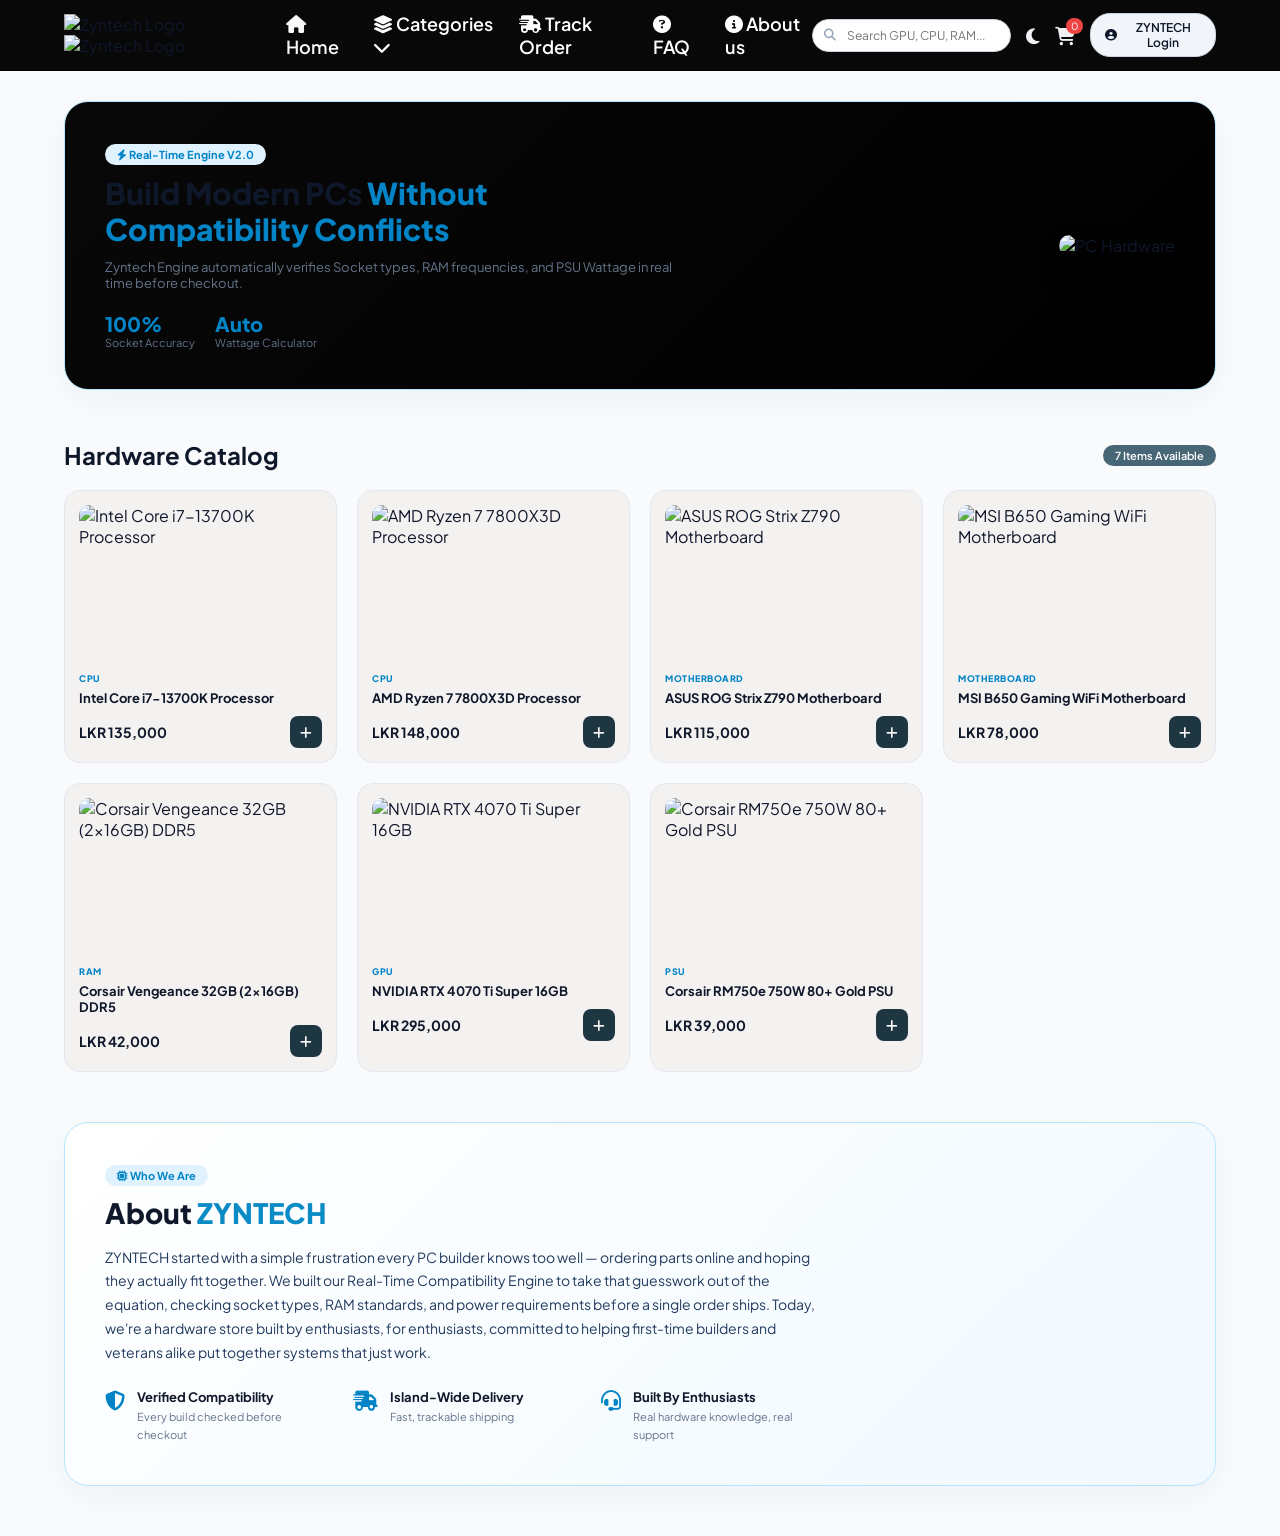
==== index.html @ bbfb162a "Add files via upload" ====
<!DOCTYPE html>
<html lang="en">
<head>
    <meta charset="UTF-8">
    <meta name="viewport" content="width=device-width, initial-scale=1.0">
    <title>Zyntech Store - Hardware Catalog</title>
    <link rel="stylesheet" href="https://cdnjs.cloudflare.com/ajax/libs/font-awesome/6.4.2/css/all.min.css">
    <link rel="stylesheet" href="style.css">
</head>
<body class="home-body">

    <!-- Fixed & Clean Navbar -->
    <header class="navbar">
        <div class="logo">
           
            <div class="logo-text">
                
               <img src="img/zynteck.png" alt="Zyntech Logo" class="logo-img" width="100" height="auto">
               <img src="img/zyntechnametp.png" alt="Zyntech Logo" class="logo-img" width="110" height="auto">
            </div>
        </div>

        <nav class="nav-links">
            <a href="index.html" class="active"><i class="fa-solid fa-house"></i> Home</a>
            
            <div class="nav-dropdown">
                <a href="#products" class="dropbtn"><i class="fa-solid fa-layer-group"></i> Categories <i class="fa-solid fa-chevron-down arrow-icon"></i></a>
                <div class="dropdown-menu">
                    <a href="javascript:void(0)" onclick="filterByCategory('all')"><i class="fa-solid fa-border-all"></i> All Hardware</a>
                    <a href="javascript:void(0)" onclick="filterByCategory('cpu')"><i class="fa-solid fa-microchip"></i> Processors (CPU)</a>
                    <a href="javascript:void(0)" onclick="filterByCategory('gpu')"><i class="fa-solid fa-tv"></i> Graphics Cards (GPU)</a>
                    <a href="javascript:void(0)" onclick="filterByCategory('motherboard')"><i class="fa-solid fa-server"></i> Motherboards</a>
                    <a href="javascript:void(0)" onclick="filterByCategory('ram')"><i class="fa-solid fa-memory"></i> RAM Memory</a>
                    <a href="javascript:void(0)" onclick="filterByCategory('psu')"><i class="fa-solid fa-plug"></i> Power Supplies</a>
                </div>
            </div>

            <a href="javascript:void(0)" onclick="toggleTrackModal()"><i class="fa-solid fa-truck-fast"></i> Track Order</a>
             <a href="#faq"><i class="fa-solid fa-circle-question"></i> FAQ</a>
             <a href="#about"><i class="fa-solid fa-info-circle"></i> About us</a>
        </nav>

        <div class="nav-actions">
            <div class="search-box">
                <i class="fa-solid fa-magnifying-glass search-icon"></i>
                <input type="text" id="searchInput" onkeyup="filterBySearch()" placeholder="Search GPU, CPU, RAM...">
            </div>

            <button class="icon-btn theme-toggle" onclick="toggleDarkMode()" title="Toggle Theme">
                <i class="fa-solid fa-moon" id="themeIcon"></i>
            </button>

            <a href="javascript:void(0)" onclick="toggleCart()" class="icon-btn cart-btn">
                <i class="fa-solid fa-cart-shopping"></i>
                <span class="badge" id="cartCount">0</span>
            </a>

            <!-- Clean Floating User Menu -->
            <div class="nav-dropdown user-dropdown">
                <button class="user-pill-btn">
                    <i class="fa-solid fa-circle-user"></i>
                    <span id="navUserName">ZYNTECH Login</span>
                </button>
                <div class="dropdown-menu dropdown-menu-right">
                    <div class="user-info-header">
                        <strong id="userDisplayName">ZYNTECH Login</strong>
                        <span class="role-badge">CUSTOMER</span>
                    </div>
                    <hr>
                    <a href="javascript:void(0)" onclick="toggleTrackModal()"><i class="fa-solid fa-box"></i> My Orders</a>
                  
                   
                    <a href="javascript:void(0)" onclick="logout()" class="logout-link"><i class="fa-solid fa-right-from-bracket"></i> Logout</a>
                </div>
            </div>
        </div>
    </header>

    <!-- NEW WHITE & CYAN HARDWARE HERO (Different from your old Purple style) -->
    <section class="hero-section">
        <div class="hero-wrapper">
            <div class="hero-text-block">
                <span class="hero-chip"><i class="fa-solid fa-bolt"></i> Real-Time Engine V2.0</span>
                <h1>Build Modern PCs <span>Without Compatibility Conflicts</span></h1>
                <p>Zyntech Engine automatically verifies Socket types, RAM frequencies, and PSU Wattage in real time before checkout.</p>
                <div class="hero-stats">
                    <div class="stat-item">
                        <h3>100%</h3>
                        <p>Socket Accuracy</p>
                    </div>
                    <div class="stat-item">
                        <h3>Auto</h3>
                        <p>Wattage Calculator</p>
                    </div>
                </div>
            </div>
            <div class="hero-visual">
                <div class="visual-card">
                    <img src="https://images.unsplash.com/photo-1587202372775-e229f172b9d7?q=80&w=800&auto=format&fit=crop" alt="PC Hardware">
                </div>
            </div>
        </div>
    </section>

    <!-- Products Section -->
    <section class="products-section" id="products">
        <div class="section-header">
            <h2 class="section-title" id="productGridTitle">Hardware Catalog</h2>
            <span id="productCountBadge" class="count-badge">0 Items Available</span>
        </div>
        <div class="product-grid" id="mainProductGrid"></div>
    </section>

    <!-- About Us Section -->
    <section class="about-section" id="about">
        <div class="about-wrapper">
            <div class="about-text-block">
                <span class="hero-chip"><i class="fa-solid fa-microchip"></i> Who We Are</span>
                <h2>About <span>ZYNTECH</span></h2>
                <p>ZYNTECH started with a simple frustration every PC builder knows too well — ordering parts online and hoping they actually fit together. We built our Real-Time Compatibility Engine to take that guesswork out of the equation, checking socket types, RAM standards, and power requirements before a single order ships. Today, we're a hardware store built by enthusiasts, for enthusiasts, committed to helping first-time builders and veterans alike put together systems that just work.</p>
                <div class="about-stats">
                    <div class="about-stat-item">
                        <i class="fa-solid fa-shield-halved"></i>
                        <div>
                            <h4>Verified Compatibility</h4>
                            <p>Every build checked before checkout</p>
                        </div>
                    </div>
                    <div class="about-stat-item">
                        <i class="fa-solid fa-truck-fast"></i>
                        <div>
                            <h4>Island-Wide Delivery</h4>
                            <p>Fast, trackable shipping</p>
                        </div>
                    </div>
                    <div class="about-stat-item">
                        <i class="fa-solid fa-headset"></i>
                        <div>
                            <h4>Built By Enthusiasts</h4>
                            <p>Real hardware knowledge, real support</p>
                        </div>
                    </div>
                </div>
            </div>
        </div>
    </section>

    <!-- Track Modal -->
    <div class="track-modal-overlay" id="trackModalOverlay" onclick="toggleTrackModal()"></div>
    <div class="track-modal" id="trackModal">
        <div class="modal-header">
            <h3><i class="fa-solid fa-truck-fast"></i> Track Shipment</h3>
            <button class="close-modal-btn" onclick="toggleTrackModal()">&times;</button>
        </div>
        <div class="modal-body">
            <p>Enter your Order ID to track shipment:</p>
            <div class="track-form">
                <input type="text" id="trackInput" placeholder="Order Ref ID (e.g. ZYN-8821)">
                <button onclick="checkOrderStatus()">Track</button>
            </div>
            <div id="trackResult" class="track-result"></div>
        </div>
    </div>

    <!-- Cart Drawer -->
     
    <div class="cart-drawer-overlay" id="cartOverlay" onclick="toggleCart()"></div>
    <div class="cart-drawer" id="cartDrawer">
        <div class="cart-header">
            <h3><i class="fa-solid fa-cart-shopping"></i> Hardware Build Cart</h3>
            <button class="close-cart-btn" onclick="toggleCart()">&times;</button>
        </div>

        <div id="compatibilityStatusBox" class="compat-box"></div>
        <div class="cart-items-container" id="cartItemsContainer"></div>

        <div class="cart-footer">
            <div class="cart-total-row">
                <span>Total Amount:</span>
                <span class="total-price" id="cartTotal">LKR 0</span>
            </div>
            <button class="checkout-btn" id="btnCheckout" onclick="goToCheckout()">Proceed to Checkout <i class="fa-solid fa-arrow-right"></i></button>
        </div>
    </div>

    <script src="script.js"></script>
    <script>
        const defaultProducts = [
            { id: 1, title: "Intel Core i7-13700K Processor", category: "cpu", socket: "LGA1700", powerDraw: 125, price: 135000, image: "https://images.unsplash.com/photo-1591799264318-7e6ef8ddb7ea?q=80&w=500&auto=format&fit=crop" },
            { id: 2, title: "AMD Ryzen 7 7800X3D Processor", category: "cpu", socket: "AM5", powerDraw: 120, price: 148000, image: "https://images.unsplash.com/photo-1555680202-c86f0e12f086?q=80&w=500&auto=format&fit=crop" },
            { id: 3, title: "ASUS ROG Strix Z790 Motherboard", category: "motherboard", socket: "LGA1700", ramType: "DDR5", powerDraw: 50, price: 115000, image: "https://images.unsplash.com/photo-1518770660439-4636190af475?q=80&w=500&auto=format&fit=crop" },
            { id: 4, title: "MSI B650 Gaming WiFi Motherboard", category: "motherboard", socket: "AM5", ramType: "DDR5", powerDraw: 45, price: 78000, image: "https://images.unsplash.com/photo-1563770660941-20978e870e26?q=80&w=500&auto=format&fit=crop" },
            { id: 5, title: "Corsair Vengeance 32GB (2x16GB) DDR5", category: "ram", ramType: "DDR5", powerDraw: 15, price: 42000, image: "https://images.unsplash.com/photo-1562976540-1502c2145186?q=80&w=500&auto=format&fit=crop" },
            { id: 6, title: "NVIDIA RTX 4070 Ti Super 16GB", category: "gpu", reqPower: 285, price: 295000, image: "https://images.unsplash.com/photo-1587202372775-e229f172b9d7?q=80&w=500&auto=format&fit=crop" },
            { id: 7, title: "Corsair RM750e 750W 80+ Gold PSU", category: "psu", wattage: 750, price: 39000, image: "https://images.unsplash.com/photo-1544716278-ca5e3f4abd8c?q=80&w=500&auto=format&fit=crop" }
        ];

        let productsData = JSON.parse(localStorage.getItem('zynProducts')) || defaultProducts;
        let cart = JSON.parse(localStorage.getItem('userCart')) || [];

        function renderProducts(items) {
            const grid = document.getElementById('mainProductGrid');
            const badge = document.getElementById('productCountBadge');
            if (badge) badge.innerText = `${items.length} Items Available`;

            if (items.length === 0) {
                grid.innerHTML = '<p style="grid-column:1/-1; text-align:center; color:#64748b;">No component found matching query.</p>';
                return;
            }
            
            grid.innerHTML = items.map(item => `
                <div class="product-card">
                    <div class="product-img">
                        <img src="${item.image}" alt="${item.title}">
                    </div>
                    <div class="product-details">
                        <span class="category-tag">${item.category.toUpperCase()}</span>
                        <h4>${item.title}</h4>
                        <div class="price-row">
                            <span class="price">LKR ${item.price.toLocaleString()}</span>
                            <button class="add-cart-btn" onclick="addToCart(${item.id})"><i class="fa-solid fa-plus"></i></button>
                        </div>
                    </div>
                </div>
            `).join('');
        }

        function filterByCategory(cat) {
            const title = document.getElementById('productGridTitle');
            if(cat === 'all') {
                title.innerText = "All Hardware Catalog";
                renderProducts(productsData);
            } else {
                title.innerText = `Category: ${cat.toUpperCase()}`;
                renderProducts(productsData.filter(p => p.category === cat));
            }
        }

        function filterBySearch() {
            const query = document.getElementById('searchInput').value.toLowerCase().trim();
            renderProducts(productsData.filter(item => item.title.toLowerCase().includes(query) || item.category.toLowerCase().includes(query)));
        }

        function addToCart(productId) {
            const item = productsData.find(p => p.id === productId);
            const existingIndex = cart.findIndex(c => c.id === productId);
            if (existingIndex > -1) {
                cart[existingIndex].qty += 1;
            } else {
                cart.push({ ...item, qty: 1 });
            }
            saveAndRenderCart();
            toggleCart();
        }

        function updateQty(index, change) {
            cart[index].qty += change;
            if (cart[index].qty <= 0) cart.splice(index, 1);
            saveAndRenderCart();
        }

        function removeItem(index) {
            cart.splice(index, 1);
            saveAndRenderCart();
        }

        function saveAndRenderCart() {
            localStorage.setItem('userCart', JSON.stringify(cart));
            renderCart();
        }

        function evaluateCompatibility() {
            const statusBox = document.getElementById('compatibilityStatusBox');
            const btnCheckout = document.getElementById('btnCheckout');
            if (!statusBox) return;

            if (cart.length === 0) {
                statusBox.style.display = 'none';
                btnCheckout.disabled = false;
                btnCheckout.style.opacity = '1';
                return;
            }

            const cpus = cart.filter(i => i.category === 'cpu');
            const motherboards = cart.filter(i => i.category === 'motherboard');
            const rams = cart.filter(i => i.category === 'ram');
            const psus = cart.filter(i => i.category === 'psu');

            let errors = [];

            if (cpus.length > 0 && motherboards.length > 0 && cpus[0].socket !== motherboards[0].socket) {
                errors.push(`<b>Socket Error:</b> CPU (${cpus[0].socket}) != Motherboard (${motherboards[0].socket})`);
            }

            if (rams.length > 0 && motherboards.length > 0 && rams[0].ramType !== motherboards[0].ramType) {
                errors.push(`<b>RAM Error:</b> Board takes ${motherboards[0].ramType}, RAM is ${rams[0].ramType}`);
            }

            statusBox.style.display = 'block';
            if (errors.length > 0) {
                statusBox.className = "compat-box compat-error";
                statusBox.innerHTML = `<i class="fa-solid fa-triangle-exclamation"></i> ` + errors.join('<br>');
                btnCheckout.disabled = true;
                btnCheckout.style.opacity = '0.5';
            } else {
                statusBox.className = "compat-box compat-success";
                statusBox.innerHTML = `<i class="fa-solid fa-circle-check"></i> <b>System Fully Compatible!</b>`;
                btnCheckout.disabled = false;
                btnCheckout.style.opacity = '1';
            }
        }

        function renderCart() {
            const container = document.getElementById('cartItemsContainer');
            const countBadge = document.getElementById('cartCount');
            const totalElem = document.getElementById('cartTotal');

            let totalQty = 0;
            let totalPrice = 0;

            if (cart.length === 0) {
                container.innerHTML = '<p class="empty-cart-msg">Your build cart is empty.</p>';
            } else {
                container.innerHTML = cart.map((item, index) => {
                    totalQty += item.qty;
                    totalPrice += item.price * item.qty;
                    return `
                        <div class="cart-item">
                            <img src="${item.image}" alt="${item.title}">
                            <div class="cart-item-info">
                                <h5>${item.title}</h5>
                                <span class="price">LKR ${(item.price * item.qty).toLocaleString()}</span>
                                <div class="qty-controls">
                                    <button onclick="updateQty(${index}, -1)">-</button>
                                    <span>${item.qty}</span>
                                    <button onclick="updateQty(${index}, 1)">+</button>
                                </div>
                            </div>
                            <button class="delete-btn" onclick="removeItem(${index})"><i class="fa-solid fa-trash"></i></button>
                        </div>
                    `;
                }).join('');
            }

            countBadge.innerText = totalQty;
            totalElem.innerText = `LKR ${totalPrice.toLocaleString()}`;
            evaluateCompatibility();
        }

        function goToCheckout() {
            if (cart.length === 0) return alert("Cart empty!");
            window.location.href = "checkout.html";
        }

        renderProducts(productsData);
        renderCart();
    </script>
    
</body>
</html>
---- style.css ----
@import url('https://fonts.googleapis.com/css2?family=Plus+Jakarta+Sans:wght@300;400;500;600;700&display=swap');

* { box-sizing: border-box; margin: 0; padding: 0; font-family: 'Plus Jakarta Sans', sans-serif; }
body { background: #f9fafb; color: #0f172a; }

/* ANIMATED CYBER BACKGROUND FOR LOGIN SCREEN */
.zyn-auth-body {
    height: 100vh;
    display: flex;
    justify-content: center;
    align-items: center;
    background: #fefefe;
    position: relative;
    overflow: hidden;
}

.cyber-grid-bg {
    position: absolute; width: 200%; height: 200%;
    background-image: linear-gradient(rgba(2, 132, 199, 0.08) 1px, transparent 1px),
                      linear-gradient(90deg, rgba(4, 91, 135, 0.08) 1px, transparent 1px);
    background-size: 40px 40px;
    transform: perspective(500px) rotateX(60deg);
    animation: gridMove 20s linear infinite;
}

@keyframes gridMove {
    0% { transform: perspective(500px) rotateX(60deg) translateY(0); }
    100% { transform: perspective(500px) rotateX(60deg) translateY(40px); }
}

.glowing-orb {
    position: absolute; border-radius: 50%; filter: blur(90px); opacity: 0.4;
    animation: orbFloat 8s ease-in-out infinite alternate;
}
.orb-1 { width: 300px; height: 300px; background: #0284c7; top: 10%; left: 15%; }
.orb-2 { width: 350px; height: 350px; background: #3b82f6; bottom: 10%; right: 15%; }

@keyframes orbFloat {
    0% { transform: translateY(0) scale(1); }
    100% { transform: translateY(-30px) scale(1.1); }
}

/* AUTH CARD DESIGN */
.zyn-auth-wrapper { position: relative; z-index: 10; width: 100%; max-width: 440px; padding: 20px; }

/*login details */
.zyn-auth-card {
    background: rgba(0, 0, 0, 0.881);
    backdrop-filter: blur(20px);
    border: 1px solid rgba(49, 107, 132, 0.2);
    border-radius: 24px;
    padding: 35px 30px;
    box-shadow: 0 25px 50px -12px rgba(0, 0, 0, 0.5), 0 0 20px rgba(12, 12, 12, 0.2);
}

.auth-brand { text-align: center; margin-bottom: 25px; }
.auth-brand .glow-icon { font-size: 32px; color: #436575; text-shadow: 0 0 15px #0284c7; margin-bottom: 8px; }
.auth-brand h2 { font-size: 20px; color: #ffffff; letter-spacing: 1px; }
.auth-brand h2 span { color: #3f5661; }

.zyn-tabs { display: flex; background: rgba(35, 25, 25, 0.05); border-radius: 12px; padding: 4px; margin-bottom: 20px; }
.zyn-tab {
    flex: 1; padding: 10px; background: none; border: none; color: #8492a0;
    font-size: 13px; font-weight: 600; border-radius: 8px; cursor: pointer; transition: 0.3s;
}
.zyn-tab.active { background: #0e0e0e; color: #eeeded; box-shadow: 0 4px 12px rgba(234, 235, 236, 0.4); }

.form-header { text-align: center; margin-bottom: 20px; }
.form-header h3 { color: #fff; font-size: 18px; }
.form-header p { color: #90a3b6; font-size: 12px; }

.input-box { position: relative; margin-bottom: 14px; }
.input-box i { position: absolute; left: 14px; top: 50%; transform: translateY(-50%); color: #ffffff; font-size: 14px; }
.input-box .toggle-eye { left: auto; right: 14px; cursor: pointer; }
.input-box input {
    width: 100%; padding: 12px 40px; background: rgba(255, 255, 255, 0.05);
    border: 1px solid rgba(6, 6, 6, 0.1); border-radius: 12px; color: #fff;
    font-size: 13px; outline: none; transition: 0.3s;
}
.input-box input:focus { border-color: #38bdf8; box-shadow: 0 0 10px rgba(77, 145, 175, 0.3); }

.auth-options { display: flex; justify-content: space-between; color: #95a2b7; font-size: 11px; margin-bottom: 15px; }
.forgot-pass { color: #38bdf8; text-decoration: none; }

.auth-btn.zyn-btn {
    width: 100%; padding: 13px; background: linear-gradient(135deg, #ffffff, #f9f9f9);
    color: #000000; border: none; border-radius: 12px; font-weight: 600; cursor: pointer;
    display: flex; justify-content: center; align-items: center; gap: 8px; transition: 0.3s;
}
.auth-btn.zyn-btn:hover { transform: translateY(-2px); box-shadow: 0 8px 20px rgba(1, 63, 94, 0.4); }

.error-msg { color: #f87171; font-size: 12px; text-align: center; margin-bottom: 10px; min-height: 18px; }

/* CLEAN NAVIGATION BAR FIXES */
.navbar {
    display: flex; justify-content: space-between; align-items: center;
    padding: 12px 5%; background: #080808; border-bottom: 1px solid #020000;
    position: sticky; top: 0; z-index: 1000;
}
.logo { display: flex; align-items: center; gap: 10px; }
.logo i { font-size: 24px; color: #93aab7; }
.brand-name { font-weight: 800; font-size: 18px; color: #eaecf0; display: block; line-height: 1; }
.brand-sub { font-size: 9px; color: #f8f3f3; font-weight: 700; letter-spacing: 1px; }

.nav-links { display: flex; align-items: center; gap: 20px; }
.nav-links a { text-decoration: none; color: #ffffff; font-size: 18px; font-weight: 600; transition: 0.2s; }
.nav-links a:hover, .nav-links a.active { color: #f6f8f9; }

/* FIX DROPDOWN HOVER BUG */
.nav-dropdown { position: relative; display: inline-block; }
.dropdown-menu {
    position: absolute; top: 100%; left: 0; min-width: 200px;
    background: #ffffff; border: 1px solid #e2e8f0; border-radius: 12px;
    padding: 8px 0; box-shadow: 0 10px 25px rgba(0,0,0,0.08);
    display: none; z-index: 1010; opacity: 0; transform: translateY(10px); transition: 0.2s ease;
}
.dropdown-menu-right { left: auto; right: 0; }
.nav-dropdown:hover .dropdown-menu { display: block; opacity: 1; transform: translateY(0); }
.dropdown-menu a { display: block; padding: 9px 16px; color: #334155; font-size: 12px; }
.dropdown-menu a:hover { background: #f1f5f9; color: #0284c7; }

.user-pill-btn {
    display: flex; align-items: center; gap: 8px; padding: 6px 14px;
    background: #f1f5f9; border: 1px solid #cbd5e1; border-radius: 20px;
    cursor: pointer; font-weight: 600; font-size: 12px; color: #0f172a;
}
.user-info-header { padding: 10px 16px; }
.role-badge { font-size: 9px; background: #e0f2fe; color: #0369a1; padding: 2px 6px; border-radius: 4px; font-weight: 700; }

.nav-actions { display: flex; align-items: center; gap: 15px; }
.search-box { position: relative; width: 220px; }
.search-box input { width: 100%; padding: 8px 12px 8px 34px; border: 1px solid #cbd5e1; border-radius: 20px; font-size: 12px; outline: none; }
.search-icon { position: absolute; left: 12px; top: 50%; transform: translateY(-50%); color: #94a3b8; font-size: 12px; }

.icon-btn { position: relative; background: none; 
            border: none; font-size: 18px; color: 
            #f0f0f4; cursor: pointer; }
.badge { position: absolute; top: -6px; right: -8px; background: #ef4444; color: #fff; font-size: 10px; padding: 2px 5px; border-radius: 10px; }

/* NEW WHITE & CYAN HERO CARD DESIGN */
.hero-section { padding: 30px 5%; }
.hero-wrapper {
    background: linear-gradient(135deg, #080808 0%, #000000 100%);
    border: 1px solid #bae6fd; border-radius: 24px; padding: 40px;
    display: flex; justify-content: space-between; align-items: center;
    box-shadow: 0 10px 30px rgba(2, 132, 199, 0.05);
}
.hero-text-block { max-width: 55%; }
.hero-chip { background: #e0f2fe; color: #0284c7; padding: 4px 12px; border-radius: 20px; font-size: 11px; font-weight: 700; }
.hero-text-block h1 { font-size: 30px; font-weight: 800; color: #0f172a; margin: 12px 0; line-height: 1.2; }
.hero-text-block h1 span { color: #0284c7; }
.hero-text-block p { color: #64748b; font-size: 13px; margin-bottom: 20px; }
.hero-stats { display: flex; gap: 20px; }
.stat-item h3 { color: #0284c7; font-size: 20px; font-weight: 800; }
.stat-item p { font-size: 11px; color: #64748b; margin: 0; }

.hero-visual .visual-card img { width: 320px; height: 200px; object-fit: cover; border-radius: 16px; box-shadow: 0 15px 30px rgba(0,0,0,0.1); }

/* PRODUCT CATALOG GRID */
.products-section { padding: 20px 5%; }
.section-header { display: flex; justify-content: space-between; align-items: center; margin-bottom: 20px; }
.count-badge { background: #486776; color: #fff; padding: 4px 12px; border-radius: 12px; font-size: 11px; font-weight: 600; }

.product-grid { display: grid; grid-template-columns: repeat(auto-fit, minmax(220px, 1fr)); gap: 20px; }
.product-card { background: #f4f1f1; border: 1px solid #e2e8f0; border-radius: 16px; padding: 14px; transition: 0.3s; }
.product-card:hover { transform: translateY(-4px); box-shadow: 0 12px 25px rgba(0,0,0,0.05); border-color: #49548a; }
.product-img { height: 150px; border-radius: 10px; overflow: hidden; margin-bottom: 10px; }
.product-img img { width: 100%; height: 100%; object-fit: cover; }

.category-tag { font-size: 9px; font-weight: 800; color: #0284c7; letter-spacing: 0.5px; }
.product-details h4 { font-size: 13px; color: #0f172a; margin: 4px 0 10px 0; }
.price-row { display: flex; justify-content: space-between; align-items: center; }
.price { font-weight: 700; font-size: 14px; color: #0f172a; }
.add-cart-btn { background: #1e3642; color: #faf7f7; border: none; width: 32px; height: 32px; border-radius: 8px; cursor: pointer; }

/* ABOUT US SECTION */
.about-section { padding: 30px 5% 50px; }
.about-wrapper {
    background: linear-gradient(135deg, #ffffff 0%, #f0f9ff 100%);
    border: 1px solid #bae6fd; border-radius: 24px; padding: 40px;
    box-shadow: 0 10px 30px rgba(2, 132, 199, 0.05);
}
.about-text-block { max-width: 720px; }
.about-text-block h2 { font-size: 28px; font-weight: 800; color: #0f172a; margin: 12px 0 16px; line-height: 1.2; }
.about-text-block h2 span { color: #0b8bc6; }
.about-text-block p { color: #223b5e; font-size: 14px; line-height: 1.7; margin-bottom: 24px; }

.about-stats { display: flex; flex-wrap: wrap; gap: 24px; }
.about-stat-item { display: flex; align-items: flex-start; gap: 12px; min-width: 200px; flex: 1; }
.about-stat-item i { font-size: 20px; color: #0284c7; margin-top: 2px; }
.about-stat-item h4 { font-size: 13px; color: #0f172a; margin-bottom: 3px; }
.about-stat-item p { font-size: 11px; color: #64748b; margin: 0; }

@media (max-width: 768px) {
    .about-stats { flex-direction: column; gap: 16px; }
}

/* MODALS & DRAWER */
.track-modal-overlay, .cart-drawer-overlay { position: fixed; inset: 0; background: rgba(15, 15, 15, 0.4); backdrop-filter: blur(4px); display: none; z-index: 1100; }
.track-modal-overlay.active, .cart-drawer-overlay.active { display: block; }
.track-modal { position: fixed; top: 50%; left: 50%; transform: translate(-50%, -50%) scale(0.9); background: #fff; width: 90%; max-width: 440px; padding: 25px; border-radius: 20px; display: none; z-index: 1101; }
.track-modal.active { display: block; transform: translate(-50%, -50%) scale(1); }

.cart-drawer { position: fixed; top: 0; right: -420px; width: 380px; height: 100vh; background: #f7f0f0; z-index: 1101; display: flex; flex-direction: column; transition: 0.3s ease; }
.cart-drawer.active { right: 0; }
.cart-header { padding: 16px; border-bottom: 1px solid #e2e8f0; display: flex; justify-content: space-between; }
.cart-items-container { flex: 1; padding: 16px; overflow-y: auto; }
.cart-footer { padding: 16px; border-top: 1px solid #e2e8f0; background: #f8fafc; }

.compat-box { margin: 12px 16px; padding: 12px; border-radius: 10px; font-size: 12px; }
.compat-error { background: #fef2f2; border: 1px solid #fecaca; color: #dc2626; }
.compat-success { background: #f0fdf4; border: 1px solid #bbf7d0; color: #16a34a; }

.close-modal-btn, .close-cart-btn { background: none; border: none; font-size: 20px; cursor: pointer; color: #64748b; }
.checkout-btn { width: 100%; padding: 12px; background: #0a9bcb; color: #fff; border: none; border-radius: 10px; font-weight: 600; cursor: pointer; }
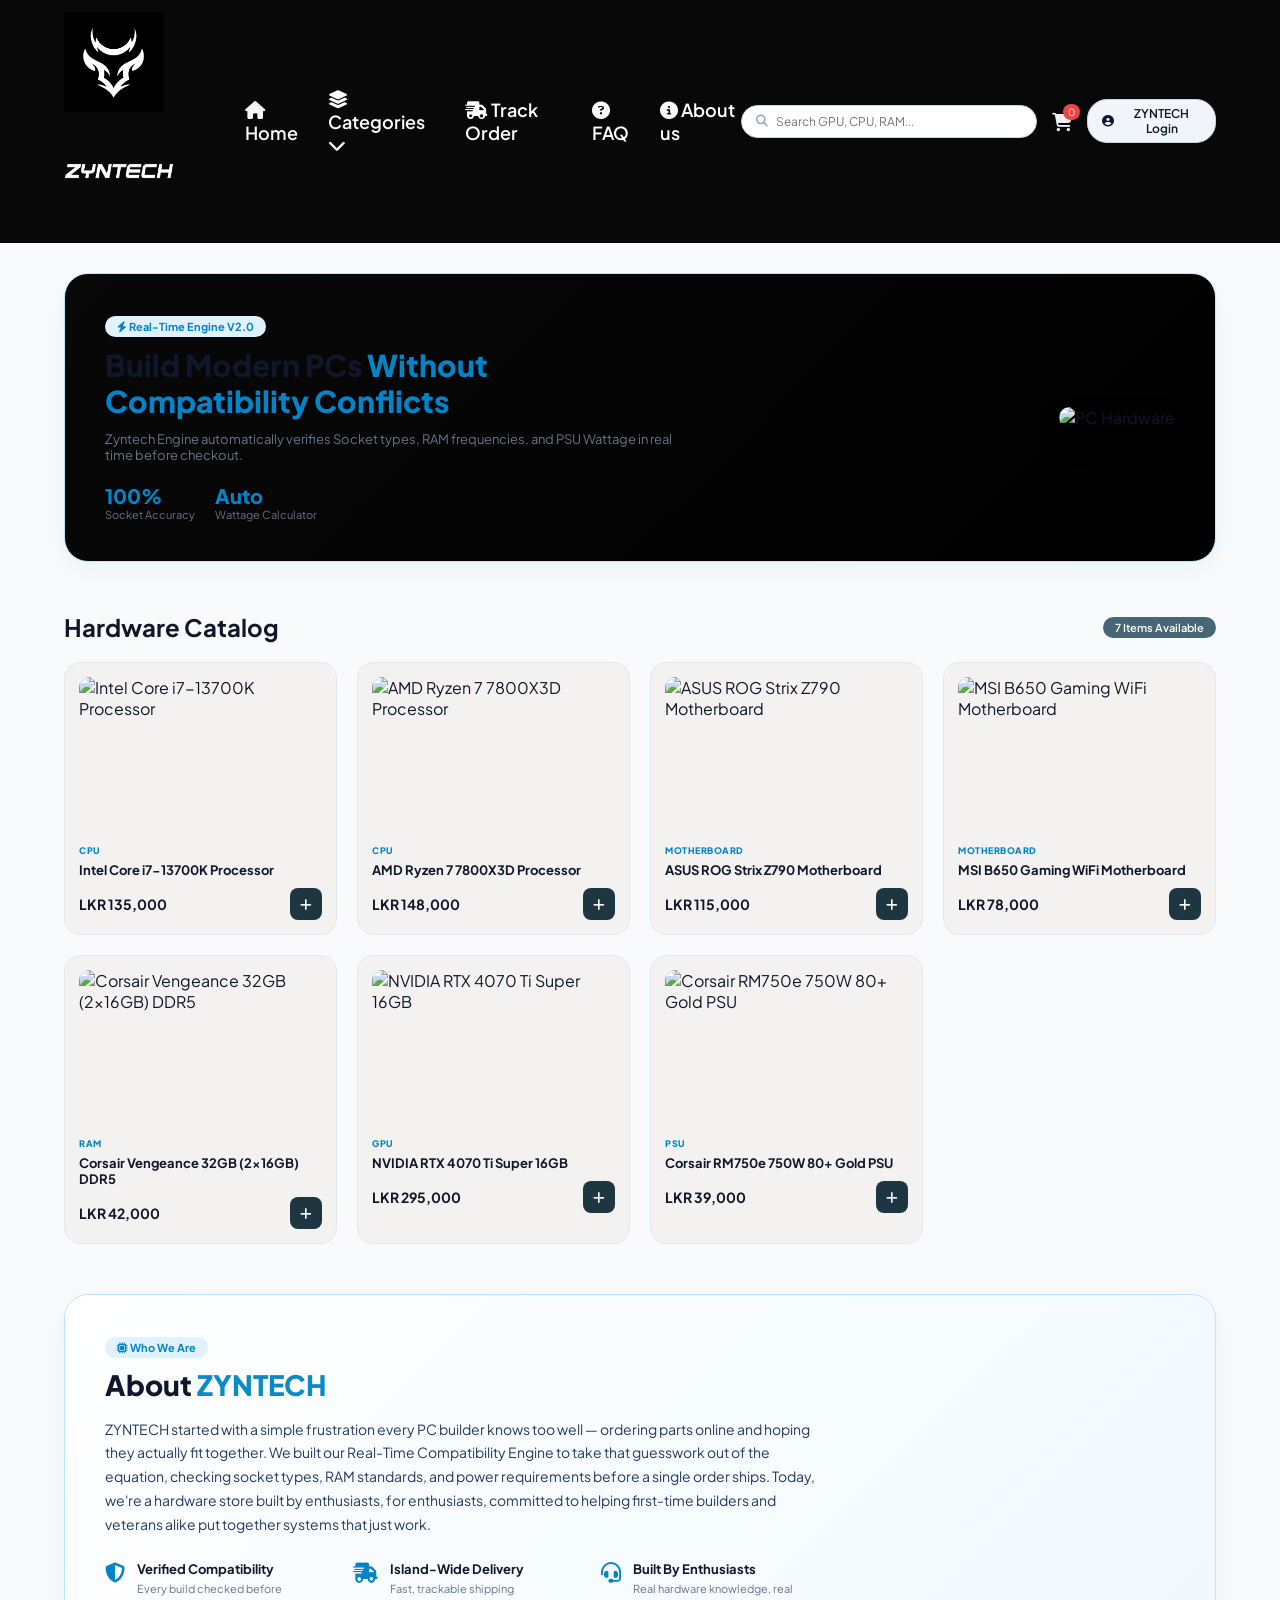
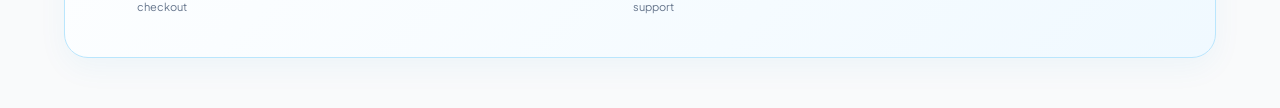
==== commit a632463a: "github setup done" ====
--- a/index.html
+++ b/index.html
@@ -46,9 +46,7 @@
                 <input type="text" id="searchInput" onkeyup="filterBySearch()" placeholder="Search GPU, CPU, RAM...">
             </div>
 
-            <button class="icon-btn theme-toggle" onclick="toggleDarkMode()" title="Toggle Theme">
-                <i class="fa-solid fa-moon" id="themeIcon"></i>
-            </button>
+           
 
             <a href="javascript:void(0)" onclick="toggleCart()" class="icon-btn cart-btn">
                 <i class="fa-solid fa-cart-shopping"></i>
--- a/style.css
+++ b/style.css
@@ -128,9 +128,9 @@
 .role-badge { font-size: 9px; background: #e0f2fe; color: #0369a1; padding: 2px 6px; border-radius: 4px; font-weight: 700; }
 
 .nav-actions { display: flex; align-items: center; gap: 15px; }
-.search-box { position: relative; width: 220px; }
+.search-box { position: relative; width: 320px; }
 .search-box input { width: 100%; padding: 8px 12px 8px 34px; border: 1px solid #cbd5e1; border-radius: 20px; font-size: 12px; outline: none; }
-.search-icon { position: absolute; left: 12px; top: 50%; transform: translateY(-50%); color: #94a3b8; font-size: 12px; }
+.search-icon { position: absolute; left: 15px; top: 50%; transform: translateY(-50%); color: #94a3b8; font-size: 12px; }
 
 .icon-btn { position: relative; background: none; 
             border: none; font-size: 18px; color: 
@@ -201,15 +201,15 @@
 .track-modal { position: fixed; top: 50%; left: 50%; transform: translate(-50%, -50%) scale(0.9); background: #fff; width: 90%; max-width: 440px; padding: 25px; border-radius: 20px; display: none; z-index: 1101; }
 .track-modal.active { display: block; transform: translate(-50%, -50%) scale(1); }
 
-.cart-drawer { position: fixed; top: 0; right: -420px; width: 380px; height: 100vh; background: #f7f0f0; z-index: 1101; display: flex; flex-direction: column; transition: 0.3s ease; }
+.cart-drawer { position: fixed; top: 0; right: -420px; width: 380px; height: 100vh; background: #fffdfd; z-index: 1101; display: flex; flex-direction: column; transition: 0.3s ease; }
 .cart-drawer.active { right: 0; }
 .cart-header { padding: 16px; border-bottom: 1px solid #e2e8f0; display: flex; justify-content: space-between; }
 .cart-items-container { flex: 1; padding: 16px; overflow-y: auto; }
-.cart-footer { padding: 16px; border-top: 1px solid #e2e8f0; background: #f8fafc; }
+.cart-footer { padding: 16px; border-top: 1px solid #e2e8f0; background: #000000; }
 
 .compat-box { margin: 12px 16px; padding: 12px; border-radius: 10px; font-size: 12px; }
 .compat-error { background: #fef2f2; border: 1px solid #fecaca; color: #dc2626; }
 .compat-success { background: #f0fdf4; border: 1px solid #bbf7d0; color: #16a34a; }
 
 .close-modal-btn, .close-cart-btn { background: none; border: none; font-size: 20px; cursor: pointer; color: #64748b; }
-.checkout-btn { width: 100%; padding: 12px; background: #0a9bcb; color: #fff; border: none; border-radius: 10px; font-weight: 600; cursor: pointer; }+.checkout-btn { width: 100%; padding: 12px; background: #17aecd; color: #fff; border: none; border-radius: 10px; font-weight: 600; cursor: pointer; }
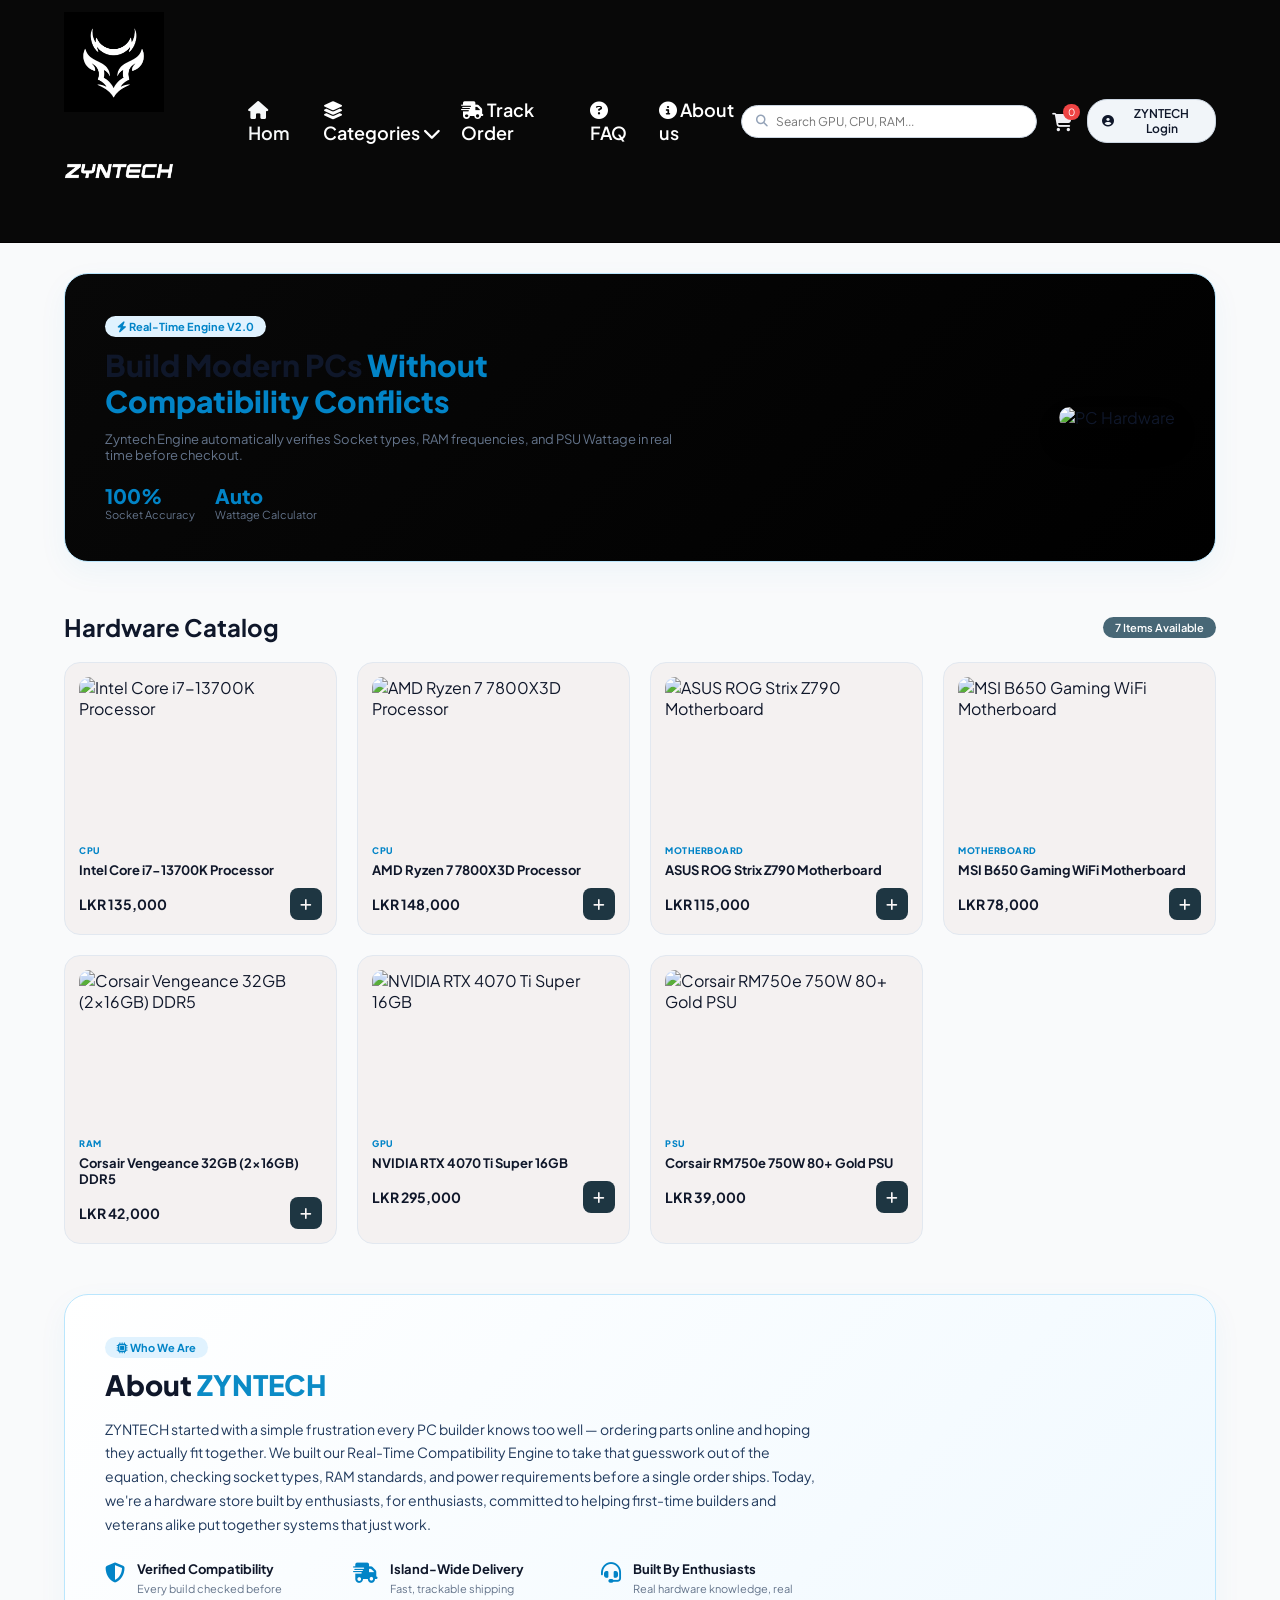
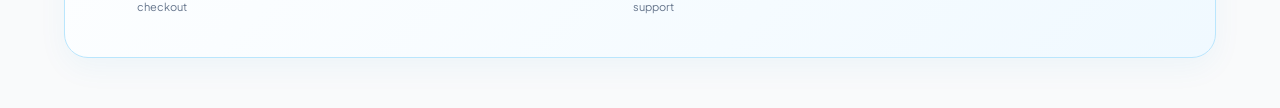
==== commit 3fbbbf92: "changed home page title" ====
--- a/index.html
+++ b/index.html
@@ -21,7 +21,7 @@
         </div>
 
         <nav class="nav-links">
-            <a href="index.html" class="active"><i class="fa-solid fa-house"></i> Home</a>
+            <a href="index.html" class="active"><i class="fa-solid fa-house"></i> Hom</a>
             
             <div class="nav-dropdown">
                 <a href="#products" class="dropbtn"><i class="fa-solid fa-layer-group"></i> Categories <i class="fa-solid fa-chevron-down arrow-icon"></i></a>
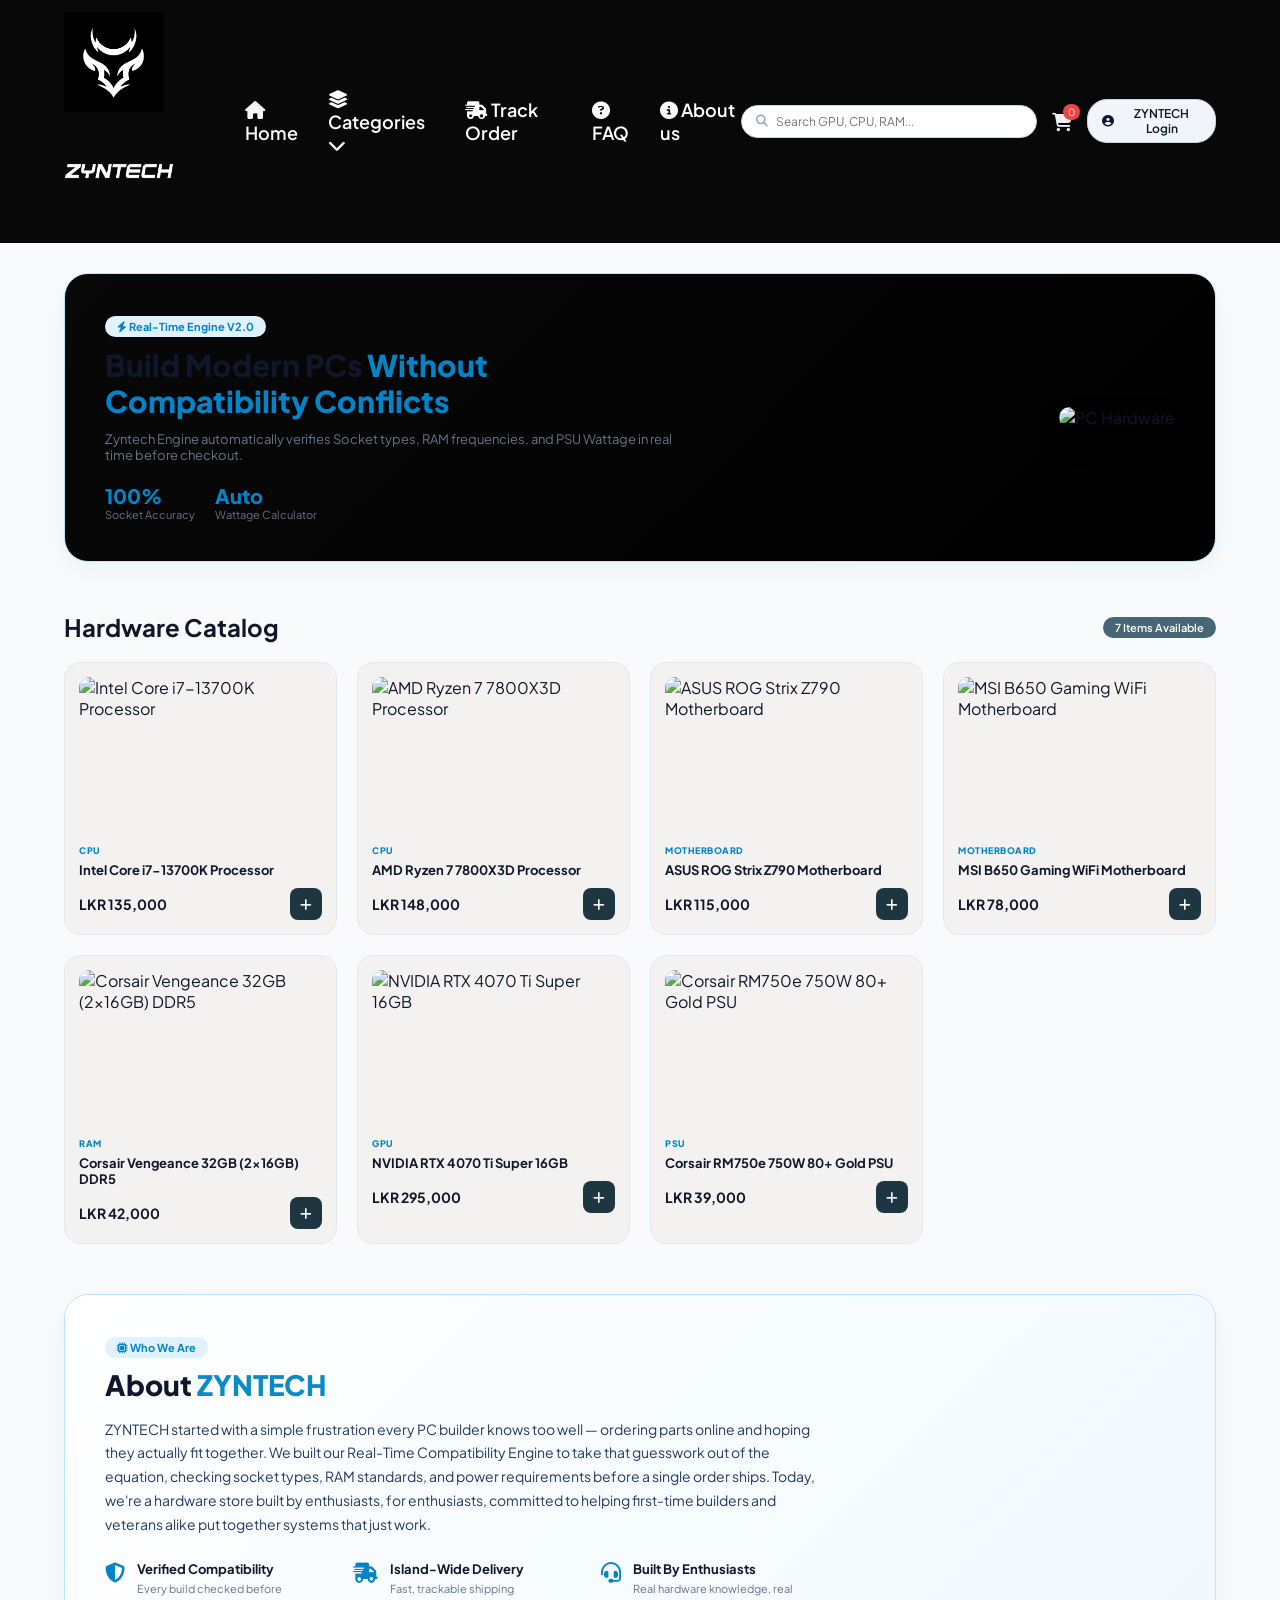
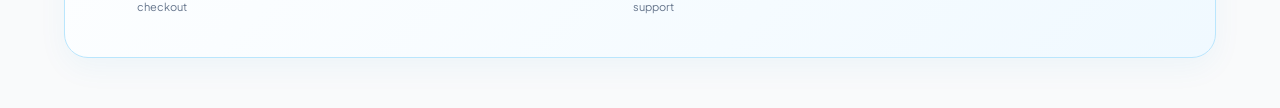
==== commit aee08a24: "home page fixed" ====
--- a/index.html
+++ b/index.html
@@ -21,7 +21,7 @@
         </div>
 
         <nav class="nav-links">
-            <a href="index.html" class="active"><i class="fa-solid fa-house"></i> Hom</a>
+            <a href="index.html" class="active"><i class="fa-solid fa-house"></i> Home </a>
             
             <div class="nav-dropdown">
                 <a href="#products" class="dropbtn"><i class="fa-solid fa-layer-group"></i> Categories <i class="fa-solid fa-chevron-down arrow-icon"></i></a>
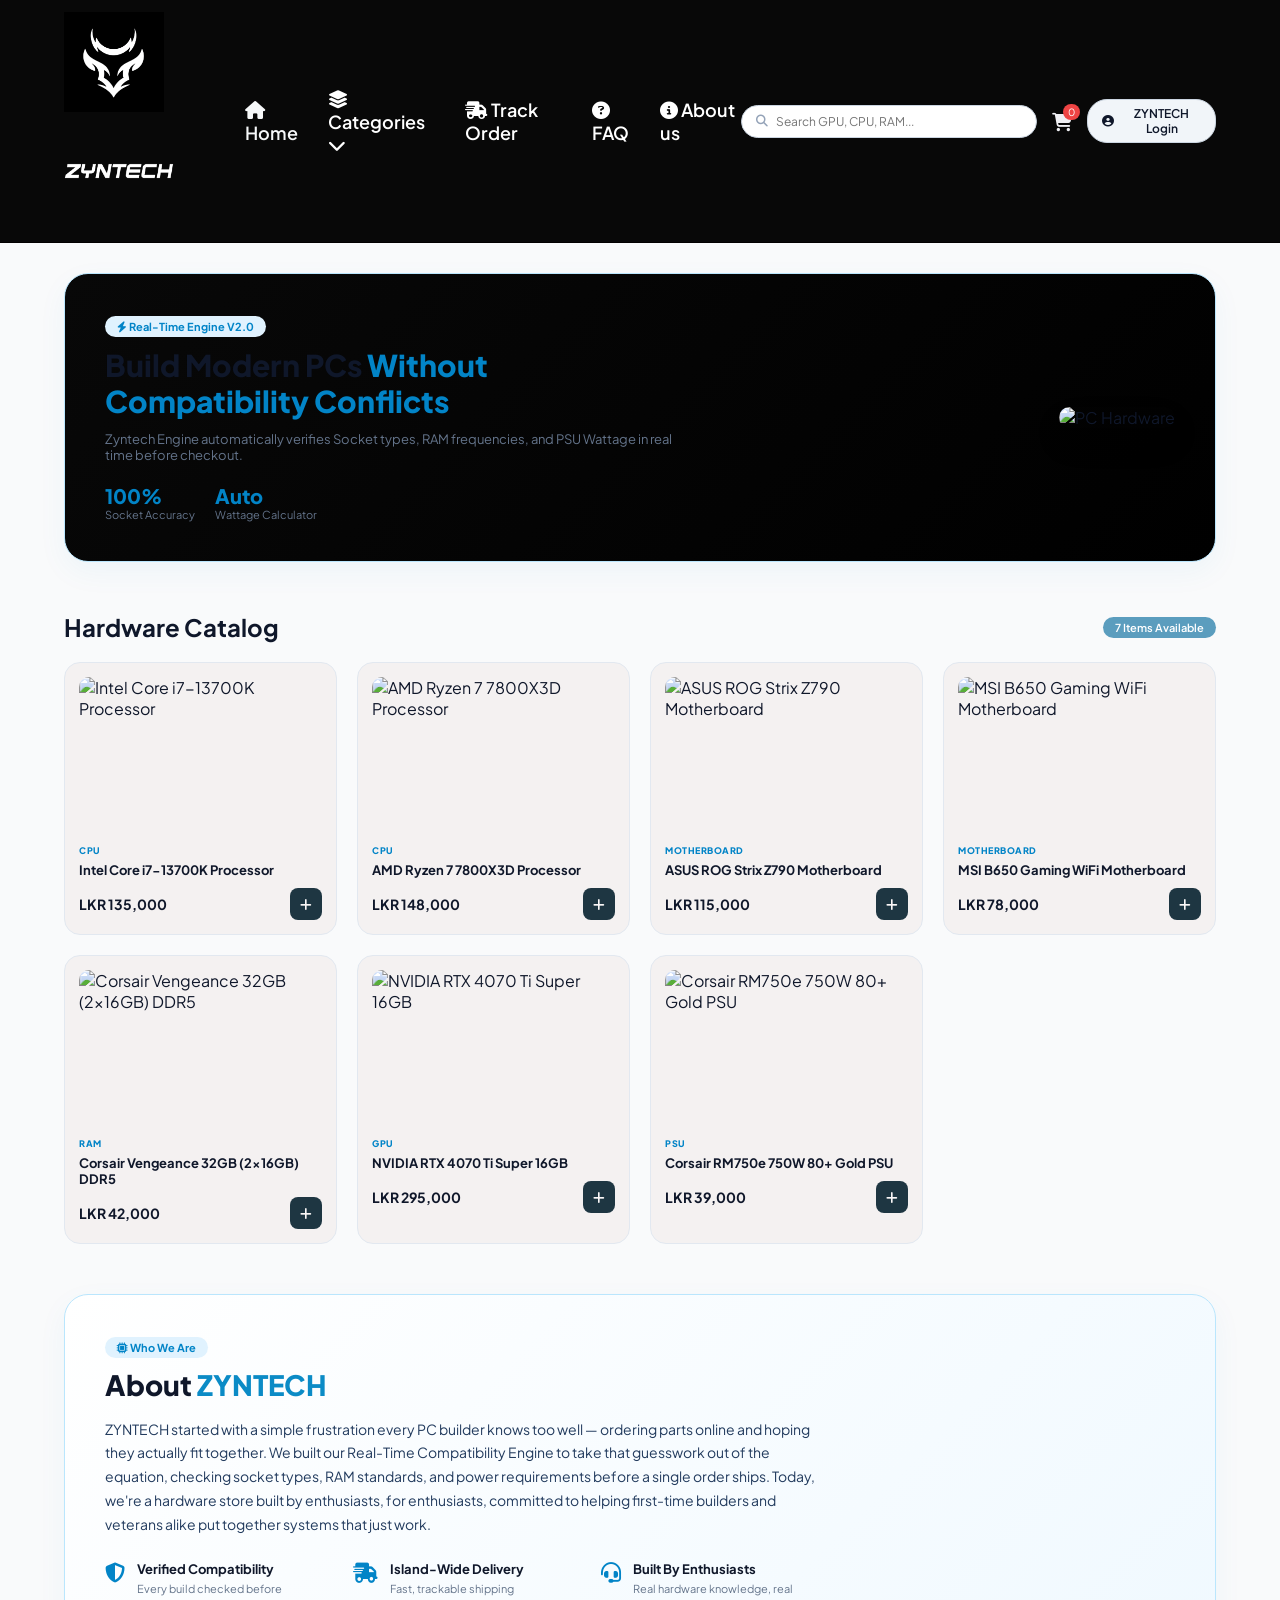
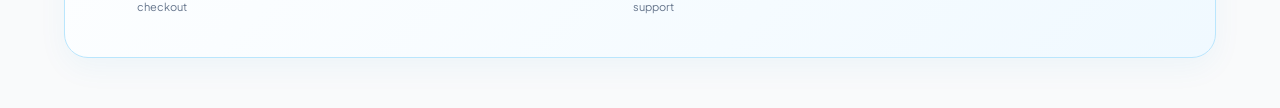
==== commit ad4e8fd6: "changed checkout & categories" ====
--- a/index.html
+++ b/index.html
@@ -1,5 +1,6 @@
 <!DOCTYPE html>
 <html lang="en">
+
 <head>
     <meta charset="UTF-8">
     <meta name="viewport" content="width=device-width, initial-scale=1.0">
@@ -7,37 +8,42 @@
     <link rel="stylesheet" href="https://cdnjs.cloudflare.com/ajax/libs/font-awesome/6.4.2/css/all.min.css">
     <link rel="stylesheet" href="style.css">
 </head>
+
 <body class="home-body">
 
     <!-- Fixed & Clean Navbar -->
     <header class="navbar">
         <div class="logo">
-           
+
             <div class="logo-text">
-                
-               <img src="img/zynteck.png" alt="Zyntech Logo" class="logo-img" width="100" height="auto">
-               <img src="img/zyntechnametp.png" alt="Zyntech Logo" class="logo-img" width="110" height="auto">
+
+                <img src="img/zynteck.png" alt="Zyntech Logo" class="logo-img" width="100" height="auto">
+                <img src="img/zyntechnametp.png" alt="Zyntech Logo" class="logo-img" width="110" height="auto">
             </div>
         </div>
 
         <nav class="nav-links">
             <a href="index.html" class="active"><i class="fa-solid fa-house"></i> Home </a>
-            
+
             <div class="nav-dropdown">
                 <a href="#products" class="dropbtn"><i class="fa-solid fa-layer-group"></i> Categories <i class="fa-solid fa-chevron-down arrow-icon"></i></a>
                 <div class="dropdown-menu">
-                    <a href="javascript:void(0)" onclick="filterByCategory('all')"><i class="fa-solid fa-border-all"></i> All Hardware</a>
-                    <a href="javascript:void(0)" onclick="filterByCategory('cpu')"><i class="fa-solid fa-microchip"></i> Processors (CPU)</a>
-                    <a href="javascript:void(0)" onclick="filterByCategory('gpu')"><i class="fa-solid fa-tv"></i> Graphics Cards (GPU)</a>
-                    <a href="javascript:void(0)" onclick="filterByCategory('motherboard')"><i class="fa-solid fa-server"></i> Motherboards</a>
-                    <a href="javascript:void(0)" onclick="filterByCategory('ram')"><i class="fa-solid fa-memory"></i> RAM Memory</a>
-                    <a href="javascript:void(0)" onclick="filterByCategory('psu')"><i class="fa-solid fa-plug"></i> Power Supplies</a>
-                </div>
-            </div>
-
-            <a href="javascript:void(0)" onclick="toggleTrackModal()"><i class="fa-solid fa-truck-fast"></i> Track Order</a>
-             <a href="#faq"><i class="fa-solid fa-circle-question"></i> FAQ</a>
-             <a href="#about"><i class="fa-solid fa-info-circle"></i> About us</a>
+                    <a href="javascript:void(0)" onclick="filterByCategory('monitors & monitor arms')"><i class="fa-solid fa-display"></i> MONITORS & MONITOR ARMS </a>
+                    <a href="javascript:void(0)" onclick="filterByCategory('Processors')"><i class="fa-solid fa-microchip"></i> PROCESSORS </a>
+                    <a href="javascript:void(0)" onclick="filterByCategory('motherboard')"><i class="fa-solid fa-diagram-project"></i> MOTHERBOARDS </a>
+                    <a href="javascript:void(0)" onclick="filterByCategory('memory (RAM)')"><i class="fa-solid fa-memory"></i> MEMORY (RAM)</a>
+                    <a href="javascript:void(0)" onclick="filterByCategory('graphic cards')"><i class="fa-solid fa-server"></i> GRAPHICS CARDS</a>
+                    <a href="javascript:void(0)" onclick="filterByCategory('power supply, UPS & Surge Protectors')"><i class="fa-solid fa-plug"></i> POWER SUPPLY, UPS & SURGE PROTECTORS</a>
+                    <a href="javascript:void(0)" onclick="filterByCategory('cooling & Lightning')"><i class="fa-solid fa-fan"></i> COOLING & LIGHTNING</a>
+                    <a href="javascript:void(0)" onclick="filterByCategory('storage & nas')"><i class="fa-solid fa-hdd"></i> STORAGE & NAS </a>
+                    <a href="javascript:void(0)" onclick="filterByCategory('casings')"><i class="fa-solid fa-box"></i> CASINGS </a>
+                </div>
+            </div>
+
+            <a href="javascript:void(0)" onclick="toggleTrackModal()"><i class="fa-solid fa-truck-fast"></i> Track
+                Order</a>
+            <a href="#faq"><i class="fa-solid fa-circle-question"></i> FAQ</a>
+            <a href="#about"><i class="fa-solid fa-info-circle"></i> About us</a>
         </nav>
 
         <div class="nav-actions">
@@ -46,7 +52,7 @@
                 <input type="text" id="searchInput" onkeyup="filterBySearch()" placeholder="Search GPU, CPU, RAM...">
             </div>
 
-           
+
 
             <a href="javascript:void(0)" onclick="toggleCart()" class="icon-btn cart-btn">
                 <i class="fa-solid fa-cart-shopping"></i>
@@ -65,10 +71,12 @@
                         <span class="role-badge">CUSTOMER</span>
                     </div>
                     <hr>
-                    <a href="javascript:void(0)" onclick="toggleTrackModal()"><i class="fa-solid fa-box"></i> My Orders</a>
-                  
-                   
-                    <a href="javascript:void(0)" onclick="logout()" class="logout-link"><i class="fa-solid fa-right-from-bracket"></i> Logout</a>
+                    <a href="javascript:void(0)" onclick="toggleTrackModal()"><i class="fa-solid fa-box"></i> My
+                        Orders</a>
+
+
+                    <a href="javascript:void(0)" onclick="logout()" class="logout-link"><i
+                            class="fa-solid fa-right-from-bracket"></i> Logout</a>
                 </div>
             </div>
         </div>
@@ -80,7 +88,8 @@
             <div class="hero-text-block">
                 <span class="hero-chip"><i class="fa-solid fa-bolt"></i> Real-Time Engine V2.0</span>
                 <h1>Build Modern PCs <span>Without Compatibility Conflicts</span></h1>
-                <p>Zyntech Engine automatically verifies Socket types, RAM frequencies, and PSU Wattage in real time before checkout.</p>
+                <p>Zyntech Engine automatically verifies Socket types, RAM frequencies, and PSU Wattage in real time
+                    before checkout.</p>
                 <div class="hero-stats">
                     <div class="stat-item">
                         <h3>100%</h3>
@@ -94,7 +103,8 @@
             </div>
             <div class="hero-visual">
                 <div class="visual-card">
-                    <img src="https://images.unsplash.com/photo-1587202372775-e229f172b9d7?q=80&w=800&auto=format&fit=crop" alt="PC Hardware">
+                    <img src="https://images.unsplash.com/photo-1587202372775-e229f172b9d7?q=80&w=800&auto=format&fit=crop"
+                        alt="PC Hardware">
                 </div>
             </div>
         </div>
@@ -115,7 +125,11 @@
             <div class="about-text-block">
                 <span class="hero-chip"><i class="fa-solid fa-microchip"></i> Who We Are</span>
                 <h2>About <span>ZYNTECH</span></h2>
-                <p>ZYNTECH started with a simple frustration every PC builder knows too well — ordering parts online and hoping they actually fit together. We built our Real-Time Compatibility Engine to take that guesswork out of the equation, checking socket types, RAM standards, and power requirements before a single order ships. Today, we're a hardware store built by enthusiasts, for enthusiasts, committed to helping first-time builders and veterans alike put together systems that just work.</p>
+                <p>ZYNTECH started with a simple frustration every PC builder knows too well — ordering parts online and
+                    hoping they actually fit together. We built our Real-Time Compatibility Engine to take that
+                    guesswork out of the equation, checking socket types, RAM standards, and power requirements before a
+                    single order ships. Today, we're a hardware store built by enthusiasts, for enthusiasts, committed
+                    to helping first-time builders and veterans alike put together systems that just work.</p>
                 <div class="about-stats">
                     <div class="about-stat-item">
                         <i class="fa-solid fa-shield-halved"></i>
@@ -143,6 +157,7 @@
         </div>
     </section>
 
+
     <!-- Track Modal -->
     <div class="track-modal-overlay" id="trackModalOverlay" onclick="toggleTrackModal()"></div>
     <div class="track-modal" id="trackModal">
@@ -161,7 +176,6 @@
     </div>
 
     <!-- Cart Drawer -->
-     
     <div class="cart-drawer-overlay" id="cartOverlay" onclick="toggleCart()"></div>
     <div class="cart-drawer" id="cartDrawer">
         <div class="cart-header">
@@ -169,6 +183,7 @@
             <button class="close-cart-btn" onclick="toggleCart()">&times;</button>
         </div>
 
+
         <div id="compatibilityStatusBox" class="compat-box"></div>
         <div class="cart-items-container" id="cartItemsContainer"></div>
 
@@ -177,9 +192,12 @@
                 <span>Total Amount:</span>
                 <span class="total-price" id="cartTotal">LKR 0</span>
             </div>
-            <button class="checkout-btn" id="btnCheckout" onclick="goToCheckout()">Proceed to Checkout <i class="fa-solid fa-arrow-right"></i></button>
+
+            <button class="checkout-btn" id="btnCheckout" onclick="goToCheckout()">Proceed to Checkout <i
+                    class="fa-solid fa-arrow-right"></i></button>
         </div>
     </div>
+
 
     <script src="script.js"></script>
     <script>
@@ -205,7 +223,7 @@
                 grid.innerHTML = '<p style="grid-column:1/-1; text-align:center; color:#64748b;">No component found matching query.</p>';
                 return;
             }
-            
+
             grid.innerHTML = items.map(item => `
                 <div class="product-card">
                     <div class="product-img">
@@ -225,7 +243,7 @@
 
         function filterByCategory(cat) {
             const title = document.getElementById('productGridTitle');
-            if(cat === 'all') {
+            if (cat === 'all') {
                 title.innerText = "All Hardware Catalog";
                 renderProducts(productsData);
             } else {
@@ -353,6 +371,7 @@
         renderProducts(productsData);
         renderCart();
     </script>
-    
+
 </body>
+
 </html>
--- a/style.css
+++ b/style.css
@@ -159,11 +159,11 @@
 /* PRODUCT CATALOG GRID */
 .products-section { padding: 20px 5%; }
 .section-header { display: flex; justify-content: space-between; align-items: center; margin-bottom: 20px; }
-.count-badge { background: #486776; color: #fff; padding: 4px 12px; border-radius: 12px; font-size: 11px; font-weight: 600; }
+.count-badge { background: #5b9dbe; color: #fff; padding: 4px 12px; border-radius: 12px; font-size: 11px; font-weight: 600; }
 
 .product-grid { display: grid; grid-template-columns: repeat(auto-fit, minmax(220px, 1fr)); gap: 20px; }
 .product-card { background: #f4f1f1; border: 1px solid #e2e8f0; border-radius: 16px; padding: 14px; transition: 0.3s; }
-.product-card:hover { transform: translateY(-4px); box-shadow: 0 12px 25px rgba(0,0,0,0.05); border-color: #49548a; }
+.product-card:hover { transform: translateY(-4px); box-shadow: 0 12px 25px rgba(0,0,0,0.05); border-color: #68686e; }
 .product-img { height: 150px; border-radius: 10px; overflow: hidden; margin-bottom: 10px; }
 .product-img img { width: 100%; height: 100%; object-fit: cover; }
 
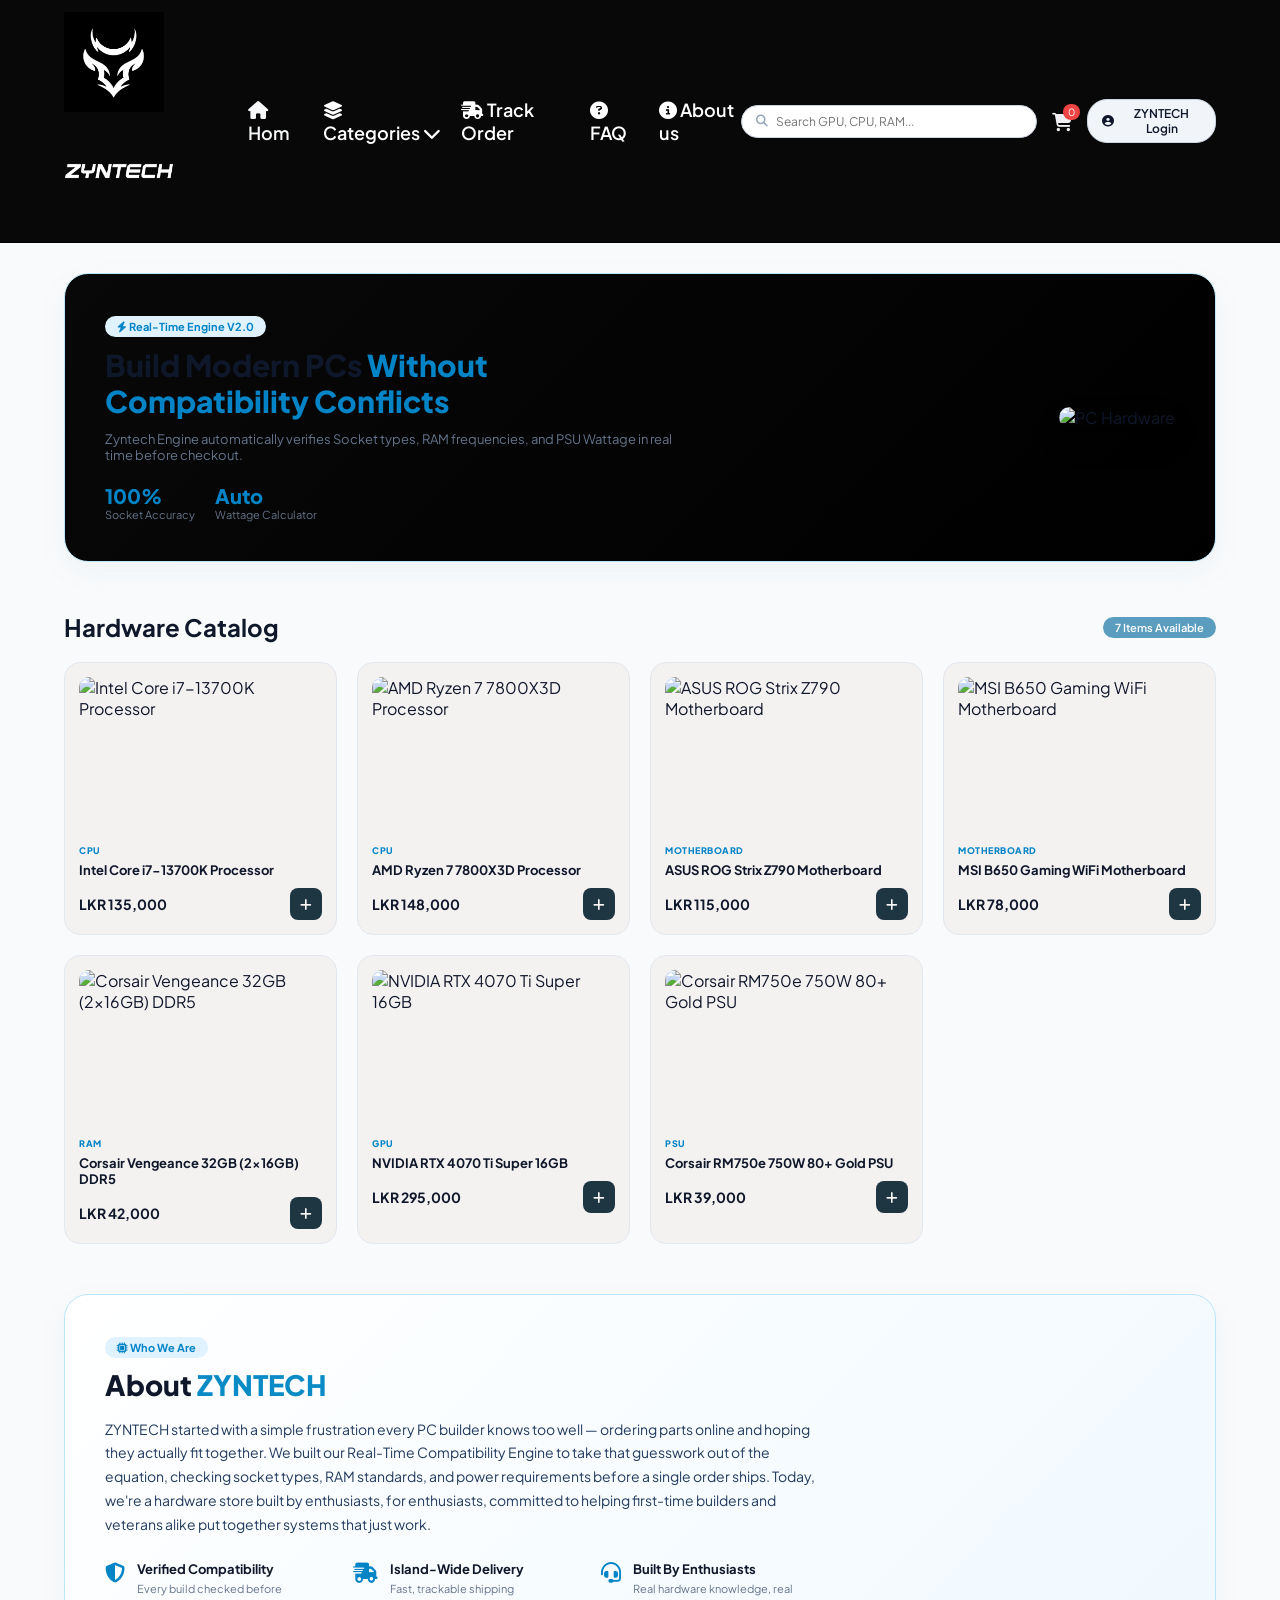
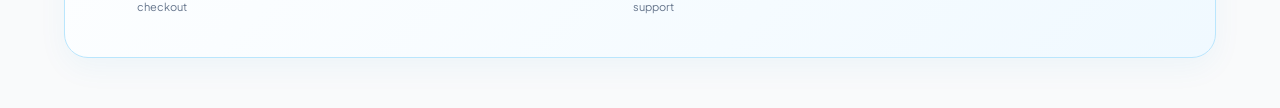
==== commit 177fa63a: "changed home to hom" ====
--- a/index.html
+++ b/index.html
@@ -23,7 +23,7 @@
         </div>
 
         <nav class="nav-links">
-            <a href="index.html" class="active"><i class="fa-solid fa-house"></i> Home </a>
+            <a href="index.html" class="active"><i class="fa-solid fa-house"></i> Hom </a>
 
             <div class="nav-dropdown">
                 <a href="#products" class="dropbtn"><i class="fa-solid fa-layer-group"></i> Categories <i class="fa-solid fa-chevron-down arrow-icon"></i></a>
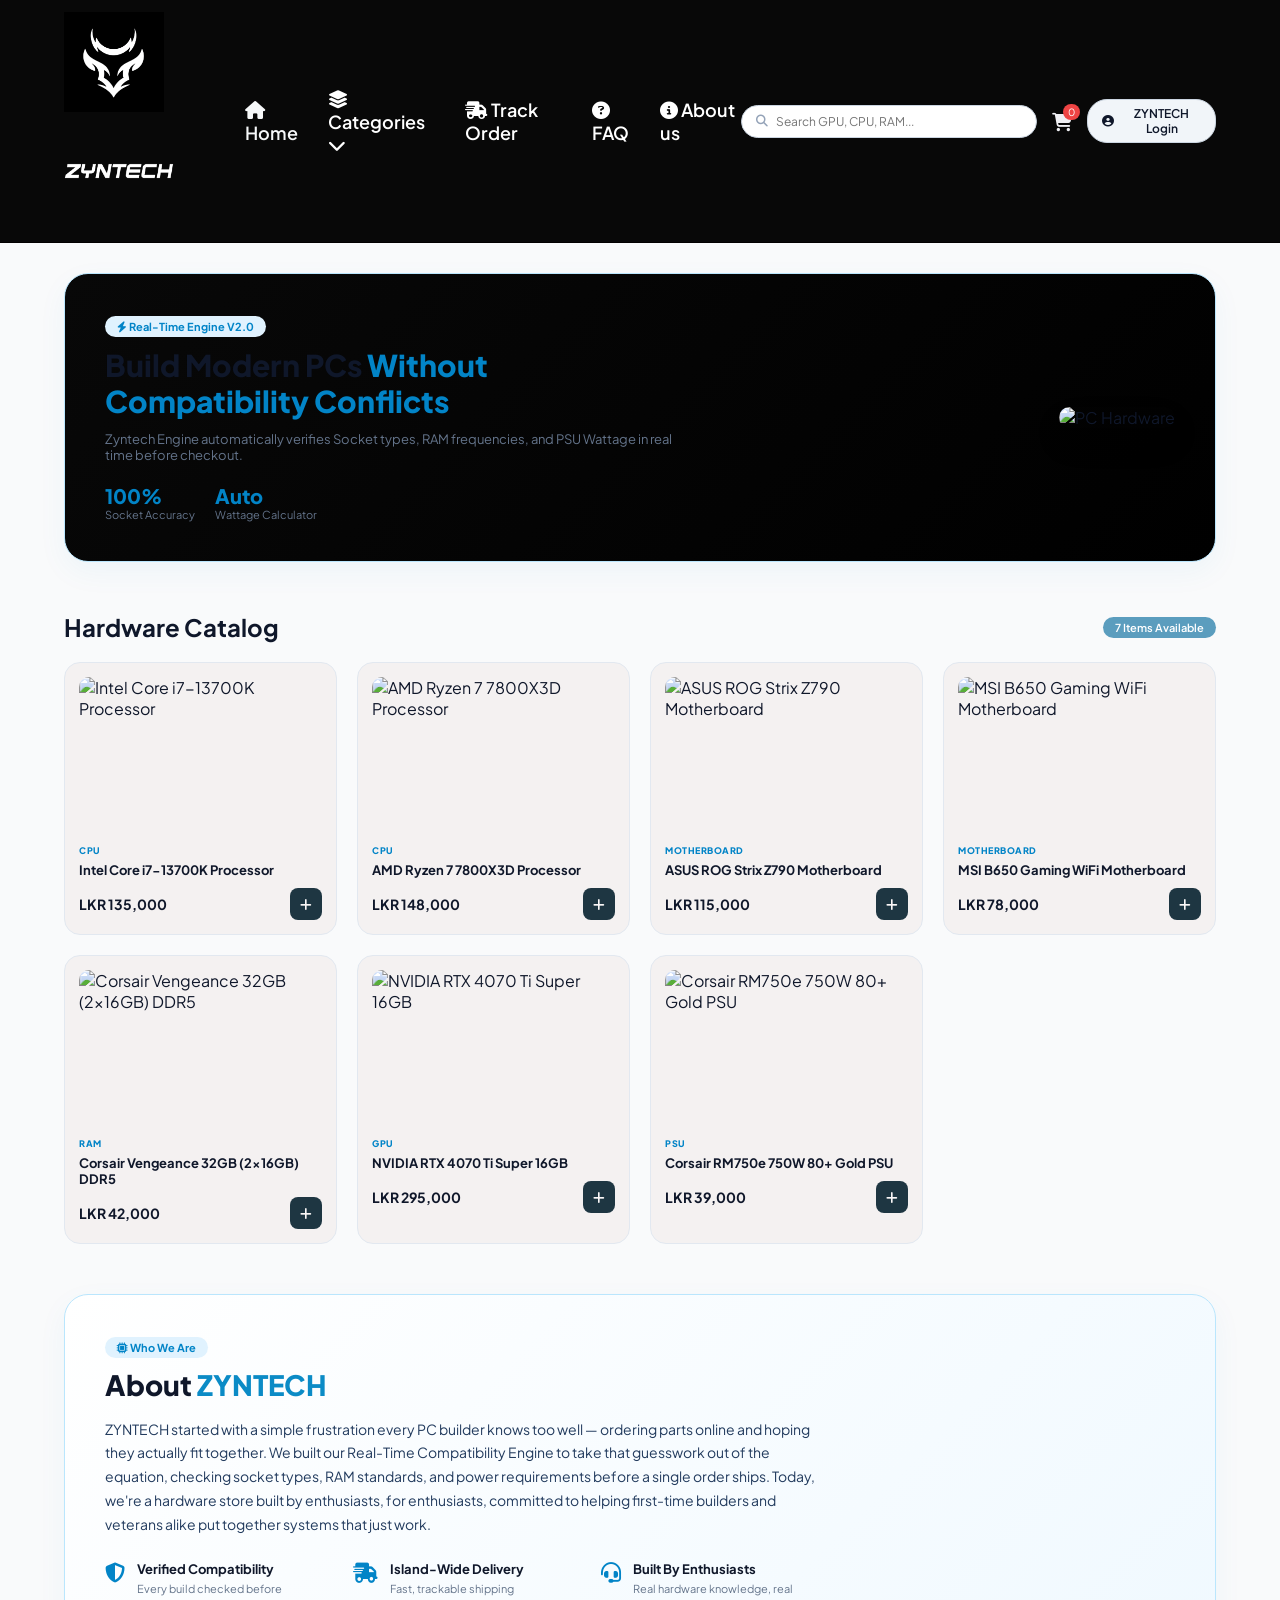
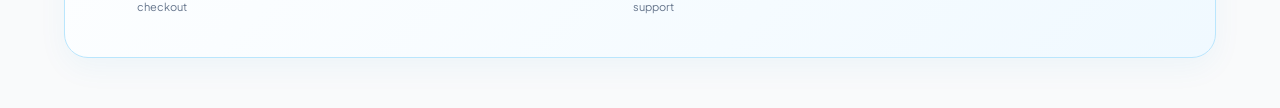
==== commit fe1bde2f: "changed hom to home" ====
--- a/index.html
+++ b/index.html
@@ -23,7 +23,7 @@
         </div>
 
         <nav class="nav-links">
-            <a href="index.html" class="active"><i class="fa-solid fa-house"></i> Hom </a>
+            <a href="index.html" class="active"><i class="fa-solid fa-house"></i> Home </a>
 
             <div class="nav-dropdown">
                 <a href="#products" class="dropbtn"><i class="fa-solid fa-layer-group"></i> Categories <i class="fa-solid fa-chevron-down arrow-icon"></i></a>
